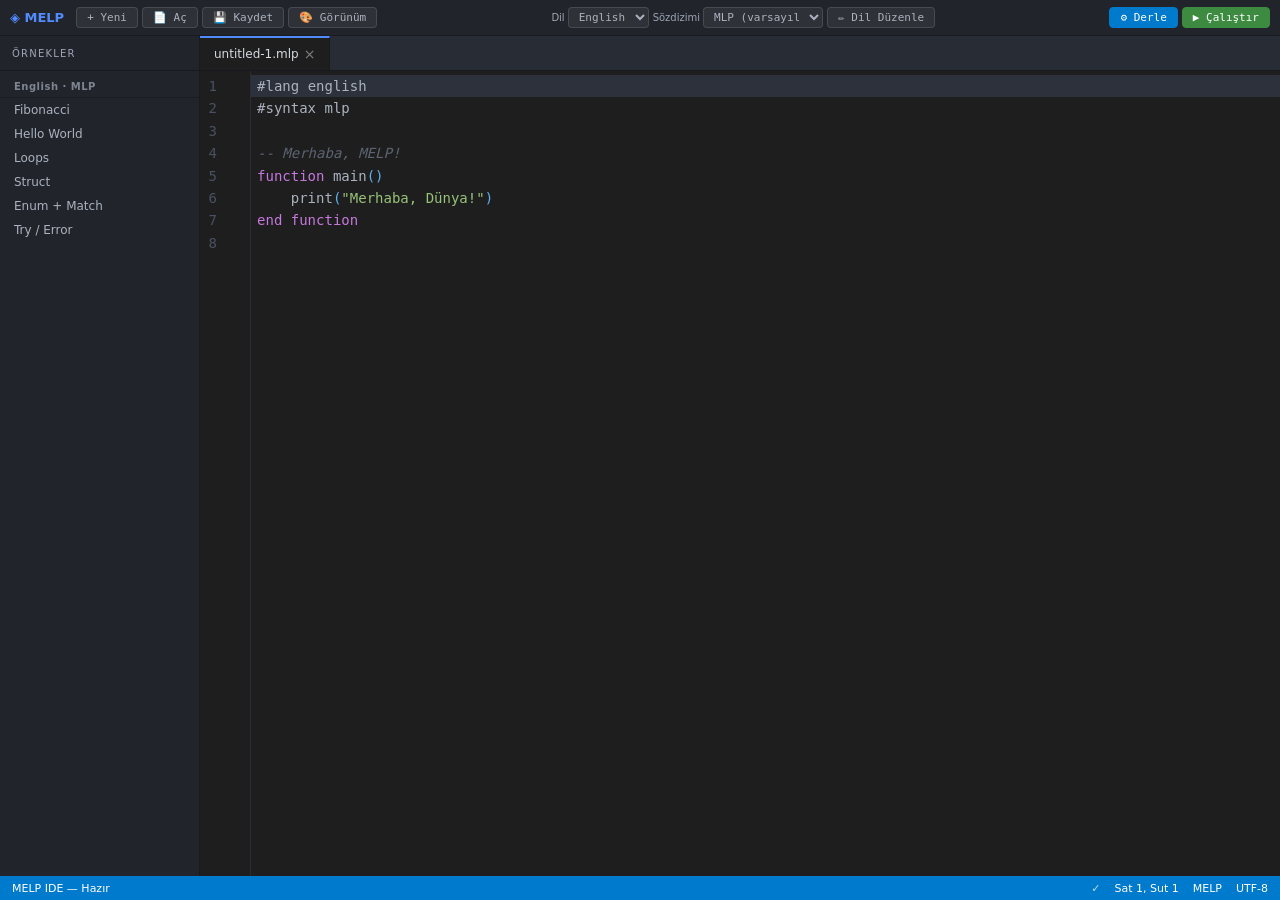
==== web-ide/index.html @ cfbe0a13 "add web-ide (melp.dev/web-ide/)" ====
<!DOCTYPE html>
<html lang="tr">
<head>
  <meta charset="UTF-8">
  <meta name="viewport" content="width=device-width, initial-scale=1.0">
  <meta name="description" content="MELP programlama dili için tarayıcı tabanlı IDE. Kurulum gerektirmez — doğrudan kodlamaya başlayın.">
  <title>MELP IDE — Online Editör</title>
  <script src="editor.bundle.js" defer></script>

  <!-- ── WASM modu: tarayıcı içi derleme ──────────────────────────────── -->
  <script src="wasm/melp_compiler.js" onerror="console.warn('WASM yüklenemedi')"></script>

  <style>
    :root {
      --bg:             #1e1e1e;
      --fg:             #abb2bf;
      --titlebar-bg:    #21252b;
      --sidebar-bg:     #21252b;
      --sidebar-fg:     #abb2bf;
      --sidebar-hdr-fg: #9da5b4;
      --tabs-bg:        #282c34;
      --tab-fg:         #636d83;
      --tab-active-bg:  #1e1e1e;
      --tab-active-fg:  #d7dae0;
      --statusbar-bg:   #007acc;
      --statusbar-fg:   #fff;
      --hover-bg:       #2c313c;
      --border:         #181a1f;
      --accent:         #528bff;
      --modified:       #e5c07b;
      --output-bg:      #151718;
      --btn-bg:         rgba(255,255,255,0.06);
      --btn-border:     rgba(255,255,255,0.12);
      --btn-hover:      rgba(255,255,255,0.12);
    }
    body.light {
      --bg:             #ffffff;
      --fg:             #383a42;
      --titlebar-bg:    #eaebeb;
      --sidebar-bg:     #f0f0f0;
      --sidebar-fg:     #383a42;
      --sidebar-hdr-fg: #696c77;
      --tabs-bg:        #e5e5e5;
      --tab-fg:         #696c77;
      --tab-active-bg:  #ffffff;
      --tab-active-fg:  #383a42;
      --statusbar-bg:   #007acc;
      --statusbar-fg:   #fff;
      --output-bg:      #f8f8f8;
      --hover-bg:       #e8e8e8;
      --border:         #ddd;
      --btn-bg:         rgba(0,0,0,0.06);
      --btn-border:     rgba(0,0,0,0.15);
      --btn-hover:      rgba(0,0,0,0.1);
    }
    body.dracula {
      --bg:             #282a36;
      --fg:             #f8f8f2;
      --titlebar-bg:    #21222c;
      --sidebar-bg:     #21222c;
      --sidebar-fg:     #f8f8f2;
      --sidebar-hdr-fg: #6272a4;
      --tabs-bg:        #21222c;
      --tab-fg:         #6272a4;
      --tab-active-bg:  #282a36;
      --tab-active-fg:  #f8f8f2;
      --statusbar-bg:   #6272a4;
      --statusbar-fg:   #f8f8f2;
      --hover-bg:       #44475a;
      --border:         #191a21;
      --accent:         #bd93f9;
      --modified:       #ffb86c;
      --output-bg:      #191a21;
      --btn-bg:         rgba(255,255,255,0.06);
      --btn-border:     rgba(255,255,255,0.12);
      --btn-hover:      rgba(255,255,255,0.12);
    }
    body.monokai {
      --bg:             #272822;
      --fg:             #f8f8f2;
      --titlebar-bg:    #1e1f1c;
      --sidebar-bg:     #1e1f1c;
      --sidebar-fg:     #f8f8f2;
      --sidebar-hdr-fg: #75715e;
      --tabs-bg:        #1e1f1c;
      --tab-fg:         #75715e;
      --tab-active-bg:  #272822;
      --tab-active-fg:  #f8f8f2;
      --statusbar-bg:   #75715e;
      --statusbar-fg:   #f8f8f2;
      --hover-bg:       #3e3d32;
      --border:         #1a1b17;
      --accent:         #f92672;
      --modified:       #e6db74;
      --output-bg:      #1a1b17;
      --btn-bg:         rgba(255,255,255,0.06);
      --btn-border:     rgba(255,255,255,0.12);
      --btn-hover:      rgba(255,255,255,0.12);
    }
    body.nord {
      --bg:             #2e3440;
      --fg:             #d8dee9;
      --titlebar-bg:    #242933;
      --sidebar-bg:     #242933;
      --sidebar-fg:     #d8dee9;
      --sidebar-hdr-fg: #4c566a;
      --tabs-bg:        #242933;
      --tab-fg:         #4c566a;
      --tab-active-bg:  #2e3440;
      --tab-active-fg:  #eceff4;
      --statusbar-bg:   #5e81ac;
      --statusbar-fg:   #eceff4;
      --hover-bg:       #3b4252;
      --border:         #1c2028;
      --accent:         #88c0d0;
      --modified:       #ebcb8b;
      --output-bg:      #1c2028;
      --btn-bg:         rgba(255,255,255,0.06);
      --btn-border:     rgba(255,255,255,0.12);
      --btn-hover:      rgba(255,255,255,0.12);
    }
    body.solarized {
      --bg:             #002b36;
      --fg:             #839496;
      --titlebar-bg:    #073642;
      --sidebar-bg:     #073642;
      --sidebar-fg:     #93a1a1;
      --sidebar-hdr-fg: #657b83;
      --tabs-bg:        #073642;
      --tab-fg:         #657b83;
      --tab-active-bg:  #002b36;
      --tab-active-fg:  #93a1a1;
      --statusbar-bg:   #268bd2;
      --statusbar-fg:   #fdf6e3;
      --hover-bg:       #0d4a5a;
      --border:         #00212b;
      --accent:         #268bd2;
      --modified:       #b58900;
      --output-bg:      #001e26;
      --btn-bg:         rgba(255,255,255,0.06);
      --btn-border:     rgba(255,255,255,0.14);
      --btn-hover:      rgba(255,255,255,0.1);
    }
    body.pink {
      --bg:             #fff0f5;
      --fg:             #4a2040;
      --titlebar-bg:    #fce4ec;
      --sidebar-bg:     #fce4ec;
      --sidebar-fg:     #4a2040;
      --sidebar-hdr-fg: #ad1464;
      --tabs-bg:        #fce4ec;
      --tab-fg:         #ad1464;
      --tab-active-bg:  #fff0f5;
      --tab-active-fg:  #4a2040;
      --statusbar-bg:   #e91e8c;
      --statusbar-fg:   #fff;
      --hover-bg:       #f8bbd0;
      --border:         #f48fb1;
      --accent:         #c2185b;
      --modified:       #ff6f00;
      --output-bg:      #fbe9f1;
      --btn-bg:         rgba(195,24,91,0.08);
      --btn-border:     rgba(195,24,91,0.2);
      --btn-hover:      rgba(195,24,91,0.15);
    }
    body.blue-kids {
      --bg:             #e8f4fd;
      --fg:             #1a3a5c;
      --titlebar-bg:    #bbdefb;
      --sidebar-bg:     #bbdefb;
      --sidebar-fg:     #1a3a5c;
      --sidebar-hdr-fg: #1565c0;
      --tabs-bg:        #bbdefb;
      --tab-fg:         #1565c0;
      --tab-active-bg:  #e8f4fd;
      --tab-active-fg:  #1a3a5c;
      --statusbar-bg:   #1565c0;
      --statusbar-fg:   #fff;
      --hover-bg:       #90caf9;
      --border:         #64b5f6;
      --accent:         #0277bd;
      --modified:       #f57c00;
      --output-bg:      #dceefa;
      --btn-bg:         rgba(2,119,189,0.08);
      --btn-border:     rgba(2,119,189,0.2);
      --btn-hover:      rgba(2,119,189,0.15);
    }
    body.purple {
      --bg:             #1a0a2e;
      --fg:             #e1d5f7;
      --titlebar-bg:    #2d1b4e;
      --sidebar-bg:     #2d1b4e;
      --sidebar-fg:     #e1d5f7;
      --sidebar-hdr-fg: #ce93d8;
      --tabs-bg:        #2d1b4e;
      --tab-fg:         #ce93d8;
      --tab-active-bg:  #1a0a2e;
      --tab-active-fg:  #e1d5f7;
      --statusbar-bg:   #7b1fa2;
      --statusbar-fg:   #fff;
      --hover-bg:       #3d2060;
      --border:         #7b2fbe;
      --accent:         #9c27b0;
      --modified:       #ffab40;
      --output-bg:      #220d38;
      --btn-bg:         rgba(156,39,176,0.1);
      --btn-border:     rgba(156,39,176,0.25);
      --btn-hover:      rgba(156,39,176,0.18);
    }
    body.magenta {
      --bg:             #1a0014;
      --fg:             #f5d0ff;
      --titlebar-bg:    #2e0028;
      --sidebar-bg:     #2e0028;
      --sidebar-fg:     #f5d0ff;
      --sidebar-hdr-fg: #ea80fc;
      --tabs-bg:        #2e0028;
      --tab-fg:         #ea80fc;
      --tab-active-bg:  #1a0014;
      --tab-active-fg:  #f5d0ff;
      --statusbar-bg:   #aa00ff;
      --statusbar-fg:   #fff;
      --hover-bg:       #3d0040;
      --border:         #bf00ff;
      --accent:         #e040fb;
      --modified:       #ffcc02;
      --output-bg:      #200018;
      --btn-bg:         rgba(224,64,251,0.1);
      --btn-border:     rgba(224,64,251,0.25);
      --btn-hover:      rgba(224,64,251,0.18);
    }
    body.fuchsia {
      --bg:             #0f001a;
      --fg:             #ffd6ec;
      --titlebar-bg:    #220030;
      --sidebar-bg:     #220030;
      --sidebar-fg:     #ffd6ec;
      --sidebar-hdr-fg: #ff80ab;
      --tabs-bg:        #220030;
      --tab-fg:         #ff80ab;
      --tab-active-bg:  #0f001a;
      --tab-active-fg:  #ffd6ec;
      --statusbar-bg:   #c51162;
      --statusbar-fg:   #fff;
      --hover-bg:       #2e0040;
      --border:         #f50057;
      --accent:         #f50057;
      --modified:       #ffab40;
      --output-bg:      #140020;
      --btn-bg:         rgba(245,0,87,0.1);
      --btn-border:     rgba(245,0,87,0.25);
      --btn-hover:      rgba(245,0,87,0.18);
    }
    body.cyan {
      --bg:             #001a1a;
      --fg:             #b2f0f0;
      --titlebar-bg:    #002b2b;
      --sidebar-bg:     #002b2b;
      --sidebar-fg:     #b2f0f0;
      --sidebar-hdr-fg: #4dd0e1;
      --tabs-bg:        #002b2b;
      --tab-fg:         #4dd0e1;
      --tab-active-bg:  #001a1a;
      --tab-active-fg:  #b2f0f0;
      --statusbar-bg:   #00838f;
      --statusbar-fg:   #fff;
      --hover-bg:       #003838;
      --border:         #00bcd4;
      --accent:         #00bcd4;
      --modified:       #ffd740;
      --output-bg:      #002020;
      --btn-bg:         rgba(0,188,212,0.1);
      --btn-border:     rgba(0,188,212,0.25);
      --btn-hover:      rgba(0,188,212,0.18);
    }
    * { box-sizing: border-box; margin: 0; padding: 0; }
    body {
      display: flex; flex-direction: column; height: 100vh;
      background: var(--bg); color: var(--fg);
      font-family: 'Segoe UI', system-ui, sans-serif; font-size: 13px;
      overflow: hidden;
    }

    /* ── Titlebar ───────────────────────────────────────────────────────── */
    #titlebar {
      height: 36px; background: var(--titlebar-bg);
      display: flex; align-items: center; padding: 0 10px; gap: 4px;
      user-select: none; border-bottom: 1px solid var(--border); flex-shrink: 0;
    }
    #titlebar .tb-logo { font-weight: bold; font-size: 13px; color: #528bff; margin-right: 8px; text-decoration: none; }
    .tb-btn {
      background: var(--btn-bg); border: 1px solid var(--btn-border);
      color: var(--fg); padding: 3px 10px; border-radius: 4px;
      cursor: pointer; font-size: 11px; font-family: monospace;
    }
    .tb-btn:hover { background: var(--btn-hover); }
    .tb-btn.primary { background: #007acc; color: #fff; border-color: #007acc; }
    .tb-btn.primary:hover { background: #0069ab; }
    .tb-btn.run     { background: #3d8b40; color: #fff; border-color: #3d8b40; }
    .tb-btn.run:hover { background: #2e7d32; }
    .tb-sep { flex: 1; }
    /* ── Dil/Sözdizimi seçicileri ──────────────────────────────────────── */
    .tb-select-group { display: flex; align-items: center; gap: 3px; }
    .tb-select-label { font-size: 10px; color: var(--sidebar-hdr-fg); white-space: nowrap; }
    .tb-select {
      background: var(--btn-bg); border: 1px solid var(--btn-border);
      color: var(--fg); padding: 2px 6px; border-radius: 4px;
      font-size: 11px; font-family: monospace; cursor: pointer;
      max-width: 120px;
    }
    .tb-select:focus { outline: 1px solid var(--accent); }
    .tb-select option { background: #21252b; color: #abb2bf; }

    /* ── Ana içerik ─────────────────────────────────────────────────────── */
    #workspace { display: flex; flex: 1; overflow: hidden; }

    /* ── Sidebar (Örnekler) ─────────────────────────────────────────────── */
    #sidebar {
      width: 200px; min-width: 120px; max-width: 320px;
      background: var(--sidebar-bg); border-right: 1px solid var(--border);
      display: flex; flex-direction: column; overflow: hidden; flex-shrink: 0;
    }
    #sidebar-header {
      height: 35px; box-sizing: border-box;
      display: flex; align-items: center; padding: 0 12px;
      font-size: 10px; text-transform: uppercase;
      letter-spacing: 1.2px; color: var(--sidebar-hdr-fg);
      border-bottom: 1px solid var(--border); flex-shrink: 0;
    }
    #examples-list { flex: 1; overflow-y: auto; padding: 4px 0; }
    #examples-lang-header {
      padding: 6px 14px 5px;
      font-size: 10px; font-weight: 600; letter-spacing: 0.5px;
      color: var(--sidebar-hdr-fg); opacity: 0.75;
      border-bottom: 1px solid var(--border);
    }
    .tree-file {
      padding: 5px 14px; cursor: pointer; color: var(--sidebar-fg);
      font-size: 12px; display: flex; align-items: center;
      justify-content: space-between; gap: 4px;
    }
    .tree-file > span:first-child {
      overflow: hidden; text-overflow: ellipsis; white-space: nowrap; flex: 1;
    }
    .tree-file:hover { background: var(--hover-bg); }
    .example-badge {
      font-size: 9px; font-family: monospace; opacity: 0.5;
      flex-shrink: 0; letter-spacing: 0.3px; white-space: nowrap;
    }

    /* ── Modal ──────────────────────────────────────────────────────────── */
    .modal-overlay {
      position: fixed; inset: 0; background: rgba(0,0,0,0.55);
      display: flex; align-items: center; justify-content: center; z-index: 1000;
    }
    .modal-overlay.hidden { display: none; }
    .modal-box {
      background: var(--bg); color: var(--fg); border: 1px solid var(--border);
      border-radius: 8px; width: min(520px, 92vw); max-height: 80vh;
      display: flex; flex-direction: column; box-shadow: 0 8px 32px rgba(0,0,0,0.4);
    }
    .modal-header {
      display: flex; align-items: center; justify-content: space-between;
      padding: 12px 16px; border-bottom: 1px solid var(--border);
      font-size: 13px; font-weight: 600;
    }
    .modal-close {
      background: transparent; border: none; color: var(--fg); cursor: pointer;
      font-size: 18px; line-height: 1; opacity: 0.6; padding: 0 4px;
    }
    .modal-close:hover { opacity: 1; }
    .modal-body { padding: 14px 16px; overflow-y: auto; flex: 1; }
    .modal-hint { font-size: 11px; opacity: 0.7; margin: 0 0 10px; line-height: 1.5; }
    .modal-hint code { background: var(--btn-bg); padding: 1px 4px; border-radius: 3px; font-size: 11px; }
    .modal-textarea {
      width: 100%; box-sizing: border-box; height: 300px; resize: vertical;
      background: var(--btn-bg); color: var(--fg); border: 1px solid var(--border);
      border-radius: 4px; font-family: 'JetBrains Mono', monospace; font-size: 12px;
      padding: 8px; outline: none; line-height: 1.6;
    }
    .modal-textarea:focus { border-color: var(--accent); }
    .modal-footer {
      padding: 10px 16px; border-top: 1px solid var(--border);
      display: flex; gap: 8px; justify-content: flex-end;
    }

    /* ── Editör alanı ───────────────────────────────────────────────────── */
    #main { flex: 1; display: flex; flex-direction: column; overflow: hidden; }

    /* ── Sekmeler ───────────────────────────────────────────────────────── */
    #tabs {
      height: 35px; background: var(--tabs-bg);
      display: flex; align-items: stretch; overflow-x: auto; flex-shrink: 0;
      border-bottom: 1px solid var(--border);
    }
    .tab {
      padding: 0 14px; font-size: 12px; cursor: pointer;
      border-right: 1px solid var(--border); white-space: nowrap;
      color: var(--tab-fg); display: flex; align-items: center; gap: 5px;
    }
    .tab.active {
      background: var(--tab-active-bg); color: var(--tab-active-fg);
      border-top: 2px solid var(--accent);
    }
    .tab.modified .tab-label::after { content: ' ●'; color: var(--modified); }
    .tab-close { opacity: 0.5; font-size: 14px; line-height: 1; }
    .tab-close:hover { opacity: 1; }

    /* ── CodeMirror ─────────────────────────────────────────────────────── */
    #editor-container { flex: 1; min-height: 0; overflow: hidden; position: relative; }
    #editor-container .cm-editor  { height: 100%; }
    #editor-container .cm-scroller { overflow: auto; min-height: 0; }

    /* ── Çıktı paneli ───────────────────────────────────────────────────── */
    #output-panel {
      height: 220px; background: var(--output-bg); border-top: 2px solid var(--accent);
      display: flex; flex-direction: column; flex-shrink: 0;
    }
    #output-panel.hidden { display: none; }
    #output-toolbar {
      height: 28px; background: var(--titlebar-bg);
      display: flex; align-items: center; padding: 0 10px; gap: 8px; flex-shrink: 0;
      border-bottom: 1px solid var(--border);
    }
    #output-toolbar span { font-size: 11px; color: var(--sidebar-hdr-fg); text-transform: uppercase; letter-spacing: 0.8px; }
    #output-content {
      flex: 1; overflow-y: auto; padding: 8px 12px;
      font-family: 'JetBrains Mono', 'Fira Code', monospace; font-size: 12px;
      white-space: pre-wrap; color: var(--fg); line-height: 1.5;
    }

    /* ── Status bar ─────────────────────────────────────────────────────── */
    #statusbar {
      height: 24px; background: var(--statusbar-bg); flex-shrink: 0;
      display: flex; align-items: center; padding: 0 12px; gap: 14px;
      font-size: 11px; color: var(--statusbar-fg);
    }
    #statusbar .sb-sep { flex: 1; }
    #statusbar #validation-status { font-size: 11px; white-space: nowrap; }
    #statusbar .val-ok    { opacity: 0.75; }
    #statusbar .val-error { color: #ffaaaa; font-weight: 600; }
    #statusbar .val-warn  { color: #ffe599; }
    #statusbar .val-fix   { text-decoration: underline; cursor: pointer !important; }
    /* ── Görünüm popup ──────────────────────────────────────────────────── */
    #appearance-picker { position: relative; }
    #appearance-popup {
      display: none; position: absolute; top: 32px; left: 0;
      background: var(--sidebar-bg); border: 1px solid var(--border);
      border-radius: 6px; padding: 8px; min-width: 180px;
      z-index: 100; box-shadow: 0 4px 16px rgba(0,0,0,0.5);
    }
    #appearance-popup.open { display: block; }
    .ap-section-label {
      font-size: 10px; text-transform: uppercase; letter-spacing: 1px;
      color: var(--sidebar-hdr-fg); padding: 4px 8px 2px; user-select: none;
    }
    .ap-divider { border: none; border-top: 1px solid var(--border); margin: 6px 0; }
    .palette-item {
      display: flex; align-items: center; gap: 8px;
      padding: 5px 8px; border-radius: 4px; cursor: pointer;
      color: var(--fg); font-size: 12px;
    }
    .palette-item:hover { background: var(--hover-bg); }
    .palette-item.active { background: var(--hover-bg); font-weight: 600; }
    .palette-swatch {
      width: 14px; height: 14px; border-radius: 3px;
      border: 2px solid; flex-shrink: 0;
    }
    .font-size-row {
      display: flex; gap: 4px; padding: 4px 8px;
    }
    .font-size-row .tb-btn {
      flex: 1; text-align: center; padding: 4px 0;
    }
    .font-size-row .tb-btn.active {
      border-color: var(--accent); color: var(--accent); font-weight: bold;
    }
  </style>
</head>
<body>

  <!-- ── TITLEBAR ────────────────────────────────────────────────────────── -->
  <div id="titlebar">
    <a class="tb-logo" href="https://github.com/MELP-Lang/MELP" target="_blank" rel="noopener noreferrer">◈ MELP</a>
    <button class="tb-btn" id="btn-new"     title="Yeni (Ctrl+N)">+ Yeni</button>
    <button class="tb-btn" id="btn-open"    title="Dosya Aç (Ctrl+O)">📄 Aç</button>
    <button class="tb-btn" id="btn-save"    title="İndir (Ctrl+S)">💾 Kaydet</button>
    <div id="appearance-picker">
      <button id="appearance-btn" class="tb-btn">🎨 Görünüm</button>
      <div id="appearance-popup">
        <div class="ap-section-label">Tema</div>
        <div class="palette-item" data-theme=""><span class="palette-swatch" style="background:#1e1e1e;border-color:#528bff"></span>Dark</div>
        <div class="palette-item" data-theme="light"><span class="palette-swatch" style="background:#ffffff;border-color:#007acc"></span>Light</div>
        <div class="palette-item" data-theme="dracula"><span class="palette-swatch" style="background:#282a36;border-color:#bd93f9"></span>Dracula</div>
        <div class="palette-item" data-theme="monokai"><span class="palette-swatch" style="background:#272822;border-color:#f92672"></span>Monokai</div>
        <div class="palette-item" data-theme="nord"><span class="palette-swatch" style="background:#2e3440;border-color:#88c0d0"></span>Nord</div>
        <div class="palette-item" data-theme="solarized"><span class="palette-swatch" style="background:#002b36;border-color:#268bd2"></span>Solarized</div>
        <div class="palette-item" data-theme="pink"><span class="palette-swatch" style="background:#fff0f5;border-color:#c2185b"></span>Pink</div>
        <div class="palette-item" data-theme="blue-kids"><span class="palette-swatch" style="background:#e8f4fd;border-color:#0277bd"></span>Blue</div>
        <div class="palette-item" data-theme="purple"><span class="palette-swatch" style="background:#1a0a2e;border-color:#9c27b0"></span>Purple</div>
        <div class="palette-item" data-theme="magenta"><span class="palette-swatch" style="background:#1a0014;border-color:#e040fb"></span>Magenta</div>
        <div class="palette-item" data-theme="fuchsia"><span class="palette-swatch" style="background:#0f001a;border-color:#f50057"></span>Fuchsia</div>
        <div class="palette-item" data-theme="cyan"><span class="palette-swatch" style="background:#001a1a;border-color:#00bcd4"></span>Cyan</div>
        <hr class="ap-divider">
        <div class="ap-section-label">Yazı Boyutu</div>
        <div class="font-size-row">
          <button class="tb-btn font-size-btn" data-size="S"  title="Küçük (12px)">S</button>
          <button class="tb-btn font-size-btn" data-size="M"  title="Orta (14px)">M</button>
          <button class="tb-btn font-size-btn" data-size="L"  title="Büyük (17px)">L</button>
          <button class="tb-btn font-size-btn" data-size="XL" title="Çok Büyük (21px)">XL</button>
        </div>
      </div>
    </div>
    <div class="tb-sep"></div>
    <div class="tb-select-group" title="Yazım dili">
      <span class="tb-select-label">Dil</span>
      <select id="sel-lang" class="tb-select"></select>
    </div>
    <div class="tb-select-group" title="Sözdizimi stili">
      <span class="tb-select-label">Sözdizimi</span>
      <select id="sel-syntax" class="tb-select"></select>
    </div>
    <button class="tb-btn" id="btn-lang-edit" title="Bu dilin keyword eşleşmelerini özelleştir">✏ Dil Düzenle</button>
    <div class="tb-sep"></div>
    <button class="tb-btn primary" id="btn-compile" title="Derle (Ctrl+B)">⚙ Derle</button>
    <button class="tb-btn run"     id="btn-run"     title="Çalıştır (F5)">▶ Çalıştır</button>
  </div>

  <!-- ── ANA ALAN ────────────────────────────────────────────────────────── -->
  <div id="workspace">

    <!-- Örnekler -->
    <div id="sidebar">
      <div id="sidebar-header">Örnekler</div>
      <div id="examples-list"></div>
    </div>

    <!-- Editör + Çıktı -->
    <div id="main">
      <div id="tabs"></div>
      <div id="editor-container"></div>

      <!-- Çıktı paneli (başlangıçta gizli) -->
      <div id="output-panel" class="hidden">
        <div id="output-toolbar">
          <span>Çıktı</span>
          <div style="flex:1"></div>
          <button id="btn-close-output" style="background:transparent;border:none;color:var(--sidebar-hdr-fg);cursor:pointer;font-size:14px;">×</button>
        </div>
        <pre id="output-content"></pre>
      </div>
    </div>
  </div>

  <!-- ── STATUS BAR ──────────────────────────────────────────────────────── -->
  <div id="statusbar">
    <span id="status-text">Hazır</span>
    <span class="sb-sep"></span>
    <span id="validation-status"></span>
    <span id="cursor-info">Sat 1, Sut 1</span>
    <span>MELP</span>
    <span>UTF-8</span>
  </div>

  <script src="app-web.js" defer></script>

  <!-- ── Dil düzenle modali ───────────────────────────────────────── -->
  <div id="lang-modal-overlay" class="modal-overlay hidden">
    <div id="lang-modal" class="modal-box">
      <div class="modal-header">
        <span id="lang-modal-title">Dili Özelleştir</span>
        <button id="btn-lang-modal-close" class="modal-close">×</button>
      </div>
      <div class="modal-body">
        <p class="modal-hint">
          Her satıra bir eşleşme: <code>canonical = senin_kelimen</code><br>
          Örnek: <code>print = yaz</code>&nbsp;&nbsp;<code>main = ana</code>&nbsp;&nbsp;<code>numeric = sayı</code><br>
          Boş veya tanınmayan bir canonical (örn. <code>prin = yaz</code> ya da <code>print =</code>) kaydedilmez — varsayılan korunur.
        </p>
        <textarea id="custom-map-textarea" class="modal-textarea"
          placeholder="print = yaz&#10;main = ana&#10;if = eğer"></textarea>
      </div>
      <div class="modal-footer">
        <button id="btn-lang-modal-save" class="tb-btn primary">💾 Kaydet</button>
        <button id="btn-lang-modal-cancel" class="tb-btn">İptal</button>
      </div>
    </div>
  </div>
</body>
</html>
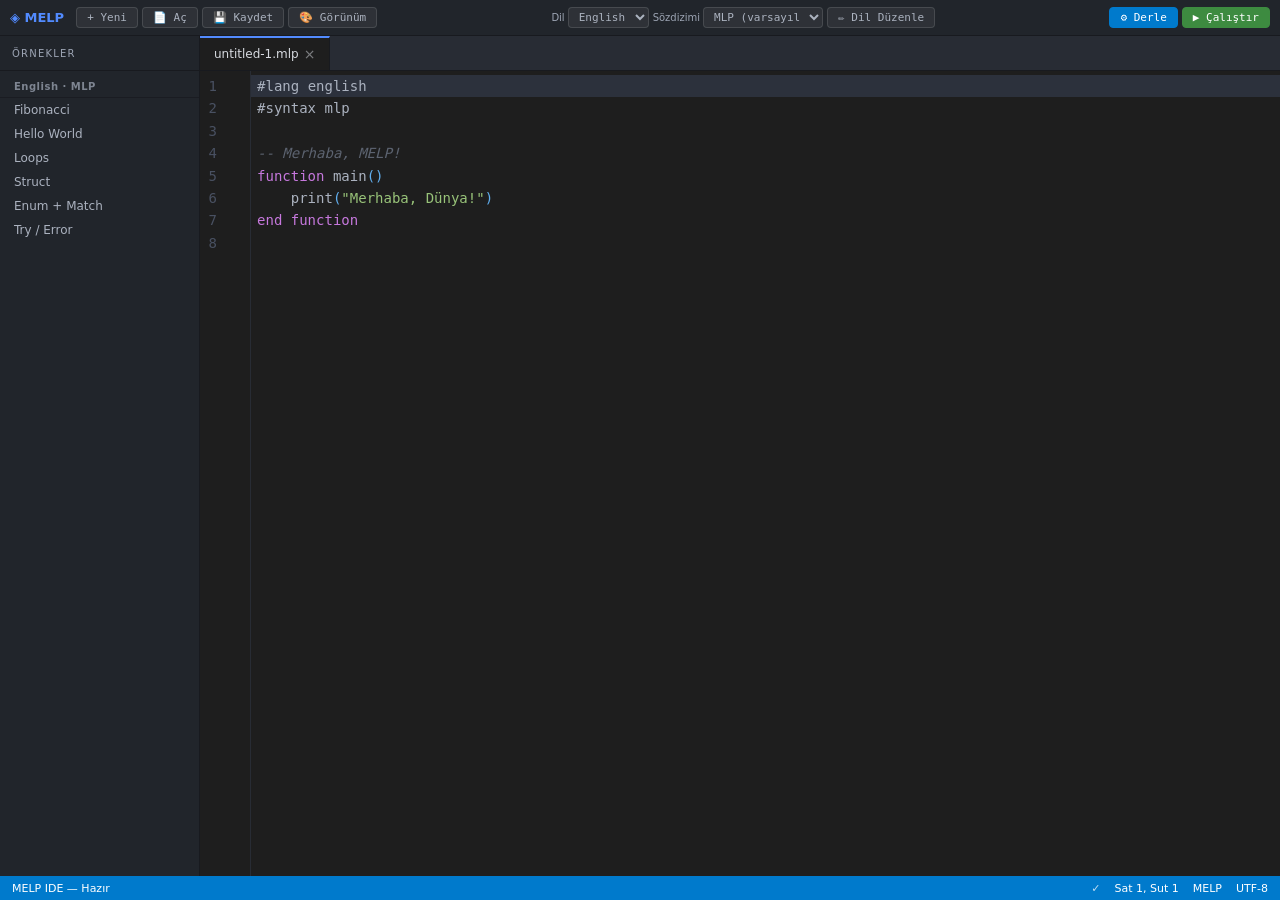
==== commit b6dcae3e: "fix favicon: absolute paths + PNG fallback, add to web-ide" ====
--- a/web-ide/index.html
+++ b/web-ide/index.html
@@ -5,6 +5,8 @@
   <meta name="viewport" content="width=device-width, initial-scale=1.0">
   <meta name="description" content="MELP programlama dili için tarayıcı tabanlı IDE. Kurulum gerektirmez — doğrudan kodlamaya başlayın.">
   <title>MELP IDE — Online Editör</title>
+  <link rel="shortcut icon" type="image/x-icon" href="/assets/melp-logo.ico">
+  <link rel="icon" type="image/png" href="/assets/melp-logo.png">
   <script src="editor.bundle.js" defer></script>
 
   <!-- ── WASM modu: tarayıcı içi derleme ──────────────────────────────── -->
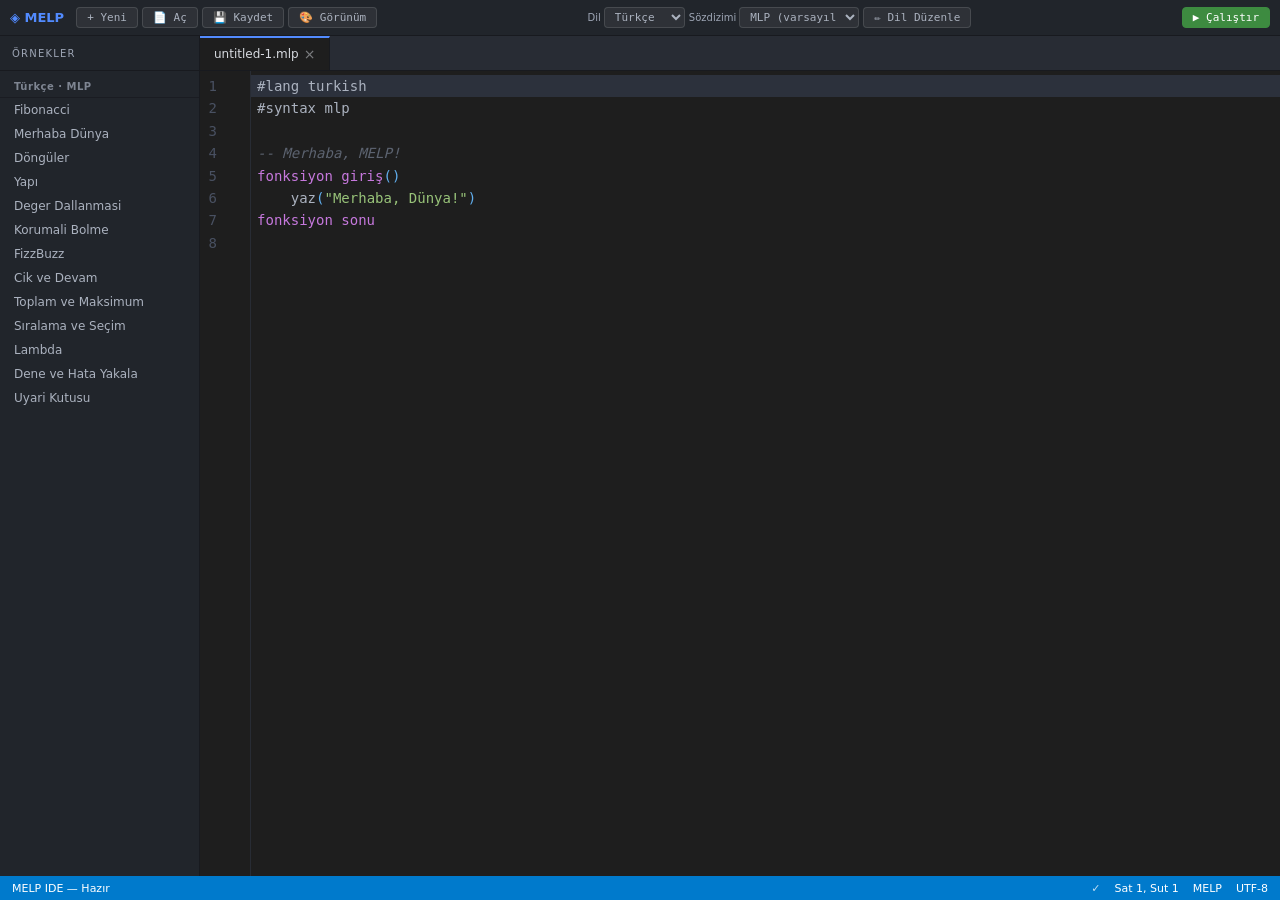
==== commit 0584abe5: "fix(web-ide): Derle butonu kaldırıldı, sadece Çalıştır kaldı" ====
--- a/web-ide/index.html
+++ b/web-ide/index.html
@@ -5,8 +5,6 @@
   <meta name="viewport" content="width=device-width, initial-scale=1.0">
   <meta name="description" content="MELP programlama dili için tarayıcı tabanlı IDE. Kurulum gerektirmez — doğrudan kodlamaya başlayın.">
   <title>MELP IDE — Online Editör</title>
-  <link rel="shortcut icon" type="image/x-icon" href="/assets/melp-logo.ico">
-  <link rel="icon" type="image/png" href="/assets/melp-logo.png">
   <script src="editor.bundle.js" defer></script>
 
   <!-- ── WASM modu: tarayıcı içi derleme ──────────────────────────────── -->
@@ -300,6 +298,9 @@
     .tb-btn.primary:hover { background: #0069ab; }
     .tb-btn.run     { background: #3d8b40; color: #fff; border-color: #3d8b40; }
     .tb-btn.run:hover { background: #2e7d32; }
+    .tb-btn.stop    { background: #b71c1c; color: #fff; border-color: #b71c1c; display: none; }
+    .tb-btn.stop:hover { background: #7f0000; }
+    .tb-btn:disabled { opacity: 0.45; cursor: not-allowed; }
     .tb-sep { flex: 1; }
     /* ── Dil/Sözdizimi seçicileri ──────────────────────────────────────── */
     .tb-select-group { display: flex; align-items: center; gap: 3px; }
@@ -524,8 +525,8 @@
     </div>
     <button class="tb-btn" id="btn-lang-edit" title="Bu dilin keyword eşleşmelerini özelleştir">✏ Dil Düzenle</button>
     <div class="tb-sep"></div>
-    <button class="tb-btn primary" id="btn-compile" title="Derle (Ctrl+B)">⚙ Derle</button>
     <button class="tb-btn run"     id="btn-run"     title="Çalıştır (F5)">▶ Çalıştır</button>
+    <button class="tb-btn stop"    id="btn-stop"    title="Durdur">⏹ Durdur</button>
   </div>
 
   <!-- ── ANA ALAN ────────────────────────────────────────────────────────── -->
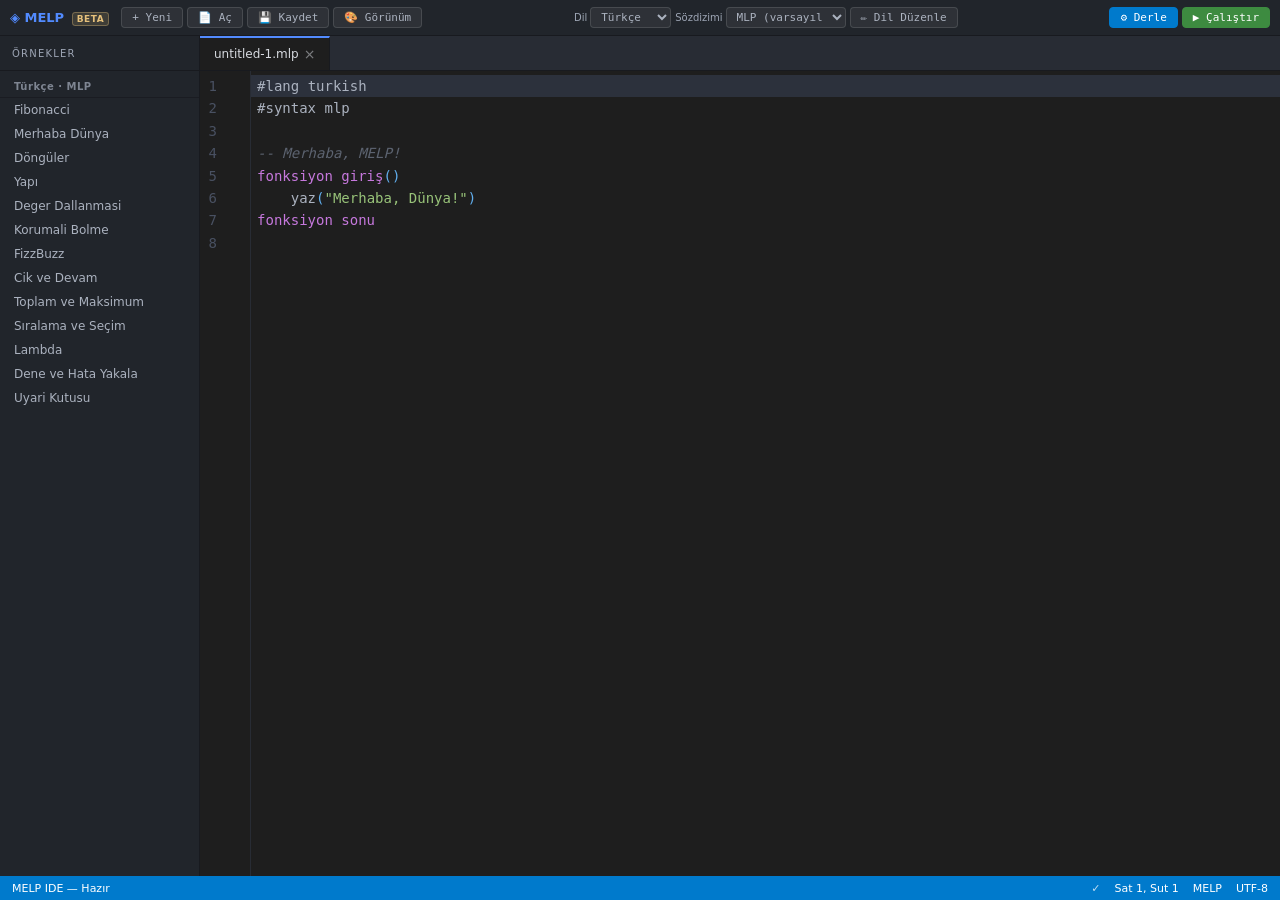
==== commit 140d01fb: "chore(web-ide): dist güncellendi" ====
--- a/web-ide/index.html
+++ b/web-ide/index.html
@@ -288,6 +288,7 @@
       user-select: none; border-bottom: 1px solid var(--border); flex-shrink: 0;
     }
     #titlebar .tb-logo { font-weight: bold; font-size: 13px; color: #528bff; margin-right: 8px; text-decoration: none; }
+    #titlebar .tb-logo .beta-badge { font-size: 9px; font-weight: 700; text-transform: uppercase; letter-spacing: .06em; color: #e5c07b; background: rgba(229,192,123,.15); border: 1px solid rgba(229,192,123,.35); border-radius: 3px; padding: 1px 4px; vertical-align: middle; margin-left: 3px; }
     .tb-btn {
       background: var(--btn-bg); border: 1px solid var(--btn-border);
       color: var(--fg); padding: 3px 10px; border-radius: 4px;
@@ -484,7 +485,7 @@
 
   <!-- ── TITLEBAR ────────────────────────────────────────────────────────── -->
   <div id="titlebar">
-    <a class="tb-logo" href="https://github.com/MELP-Lang/MELP" target="_blank" rel="noopener noreferrer">◈ MELP</a>
+    <a class="tb-logo" href="https://github.com/MELP-Lang/MELP" target="_blank" rel="noopener noreferrer">◈ MELP <span class="beta-badge">beta</span></a>
     <button class="tb-btn" id="btn-new"     title="Yeni (Ctrl+N)">+ Yeni</button>
     <button class="tb-btn" id="btn-open"    title="Dosya Aç (Ctrl+O)">📄 Aç</button>
     <button class="tb-btn" id="btn-save"    title="İndir (Ctrl+S)">💾 Kaydet</button>
@@ -525,6 +526,7 @@
     </div>
     <button class="tb-btn" id="btn-lang-edit" title="Bu dilin keyword eşleşmelerini özelleştir">✏ Dil Düzenle</button>
     <div class="tb-sep"></div>
+    <button class="tb-btn primary" id="btn-compile" title="Derle (Ctrl+B)">⚙ Derle</button>
     <button class="tb-btn run"     id="btn-run"     title="Çalıştır (F5)">▶ Çalıştır</button>
     <button class="tb-btn stop"    id="btn-stop"    title="Durdur">⏹ Durdur</button>
   </div>
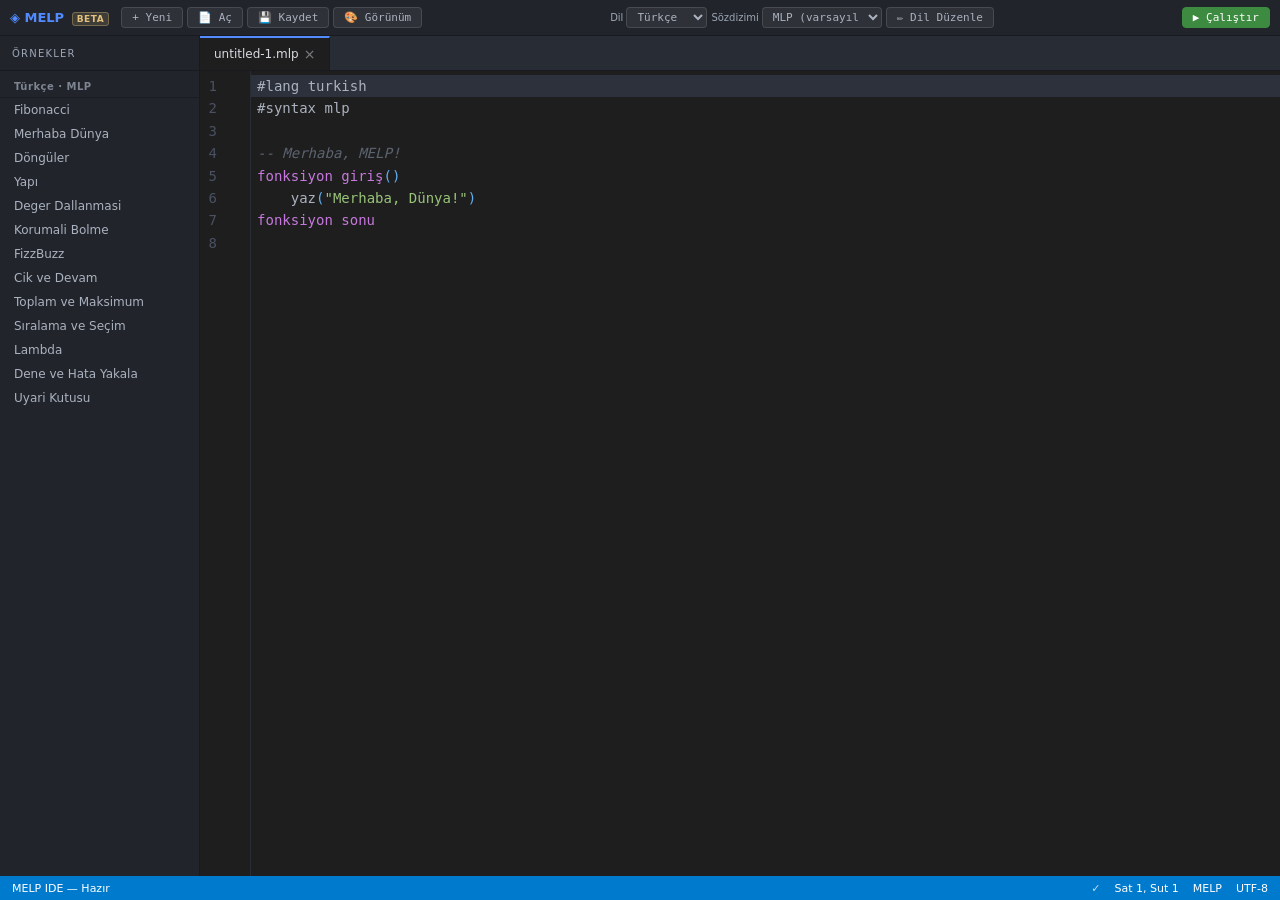
==== commit 71b63846: "fix(web-ide): derle butonu tekrar kaldırıldı" ====
--- a/web-ide/index.html
+++ b/web-ide/index.html
@@ -526,7 +526,6 @@
     </div>
     <button class="tb-btn" id="btn-lang-edit" title="Bu dilin keyword eşleşmelerini özelleştir">✏ Dil Düzenle</button>
     <div class="tb-sep"></div>
-    <button class="tb-btn primary" id="btn-compile" title="Derle (Ctrl+B)">⚙ Derle</button>
     <button class="tb-btn run"     id="btn-run"     title="Çalıştır (F5)">▶ Çalıştır</button>
     <button class="tb-btn stop"    id="btn-stop"    title="Durdur">⏹ Durdur</button>
   </div>
